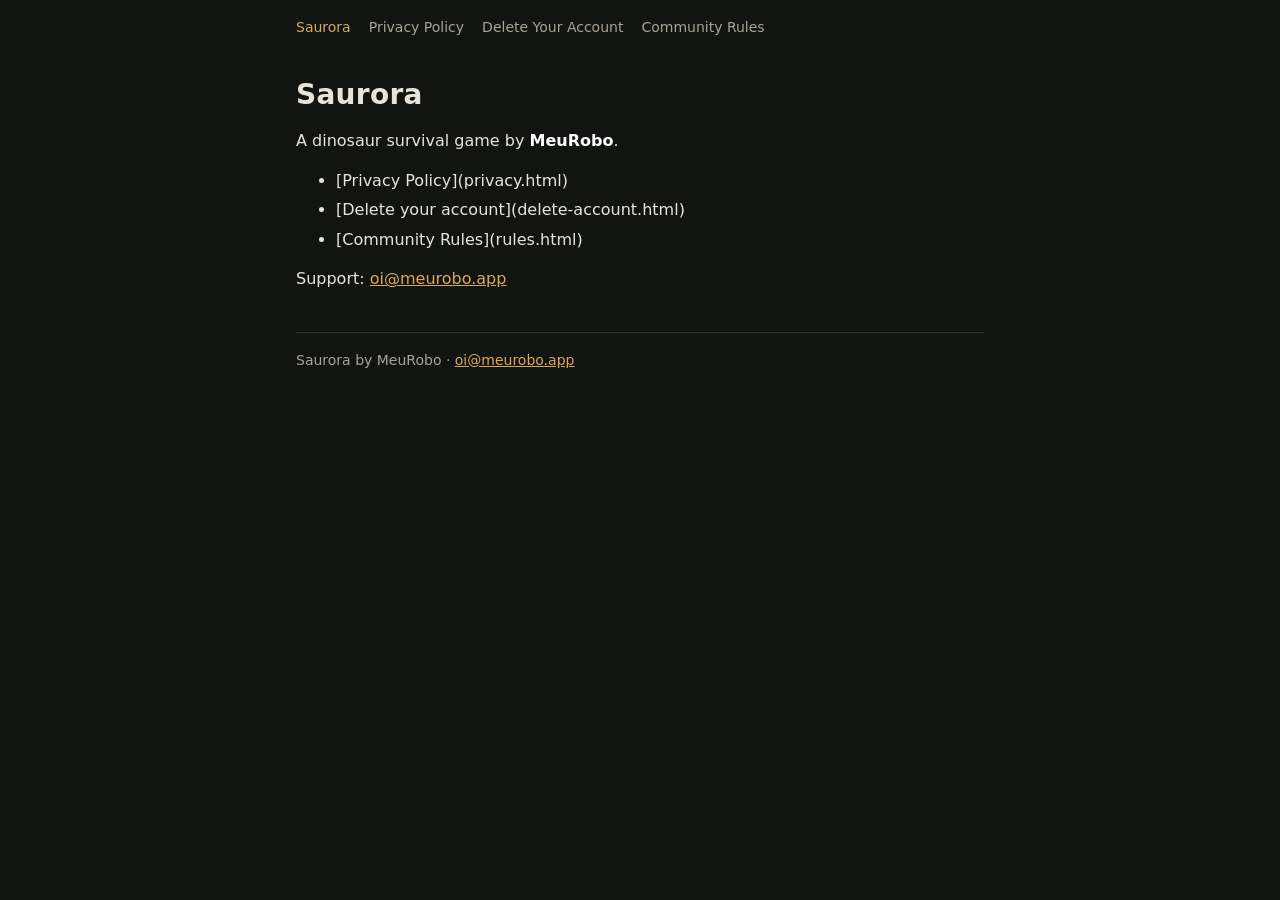
==== index.html @ 705a7dd6 "Saurora: privacy policy, account deletion, community rules" ====
<!doctype html>
<html lang="en">
<head>
<meta charset="utf-8">
<meta name="viewport" content="width=device-width, initial-scale=1">
<meta name="color-scheme" content="dark">
<title>Saurora</title>
<style>
:root{--bg:#121412;--fg:#e8e4da;--dim:#a9a397;--line:#2c302b;--accent:#d9a85b;--card:#1a1d19;--mark:#5a3d12}
*{box-sizing:border-box}html{-webkit-text-size-adjust:100%}
body{margin:0;background:var(--bg);color:var(--fg);font:16px/1.6 system-ui,-apple-system,"Segoe UI",Roboto,sans-serif}
main{max-width:720px;margin:0 auto;padding:32px 16px 64px}
nav{max-width:720px;margin:0 auto;padding:16px 16px 0;display:flex;flex-wrap:wrap;gap:6px 18px;font-size:14px}
nav a{color:var(--dim);text-decoration:none}nav a:hover,nav a[aria-current]{color:var(--accent)}
h1{font-size:28px;line-height:1.2;margin:8px 0 16px;letter-spacing:.01em}
h2{font-size:19px;margin:32px 0 8px;color:var(--accent)}
p,ul,ol{margin:0 0 14px}li{margin:4px 0}
a{color:var(--accent)}strong{color:#fff}
.t{overflow-x:auto;margin:0 0 16px;border:1px solid var(--line);border-radius:8px}
table{border-collapse:collapse;width:100%;font-size:15px}
th,td{text-align:left;vertical-align:top;padding:8px 10px;border-bottom:1px solid var(--line)}
th{background:var(--card);color:var(--dim);font-weight:600}tr:last-child td{border-bottom:0}
mark{background:var(--mark);color:#fff;padding:0 3px;border-radius:3px}
footer{color:var(--dim);font-size:14px;border-top:1px solid var(--line);margin-top:40px;padding-top:16px}
</style>
</head>
<body>
<nav><a href="index.html" aria-current="page">Saurora</a><a href="privacy.html">Privacy Policy</a><a href="delete-account.html">Delete Your Account</a><a href="rules.html">Community Rules</a></nav>
<main>
<h1>Saurora</h1>
<p>A dinosaur survival game by <strong>MeuRobo</strong>.</p>
<ul><li>[Privacy Policy](privacy.html)</li><li>[Delete your account](delete-account.html)</li><li>[Community Rules](rules.html)</li></ul>
<p>Support: <a href="mailto:oi@meurobo.app">oi@meurobo.app</a></p>
<footer>Saurora by MeuRobo &middot; <a href="mailto:oi@meurobo.app">oi@meurobo.app</a></footer>
</main>
</body>
</html>
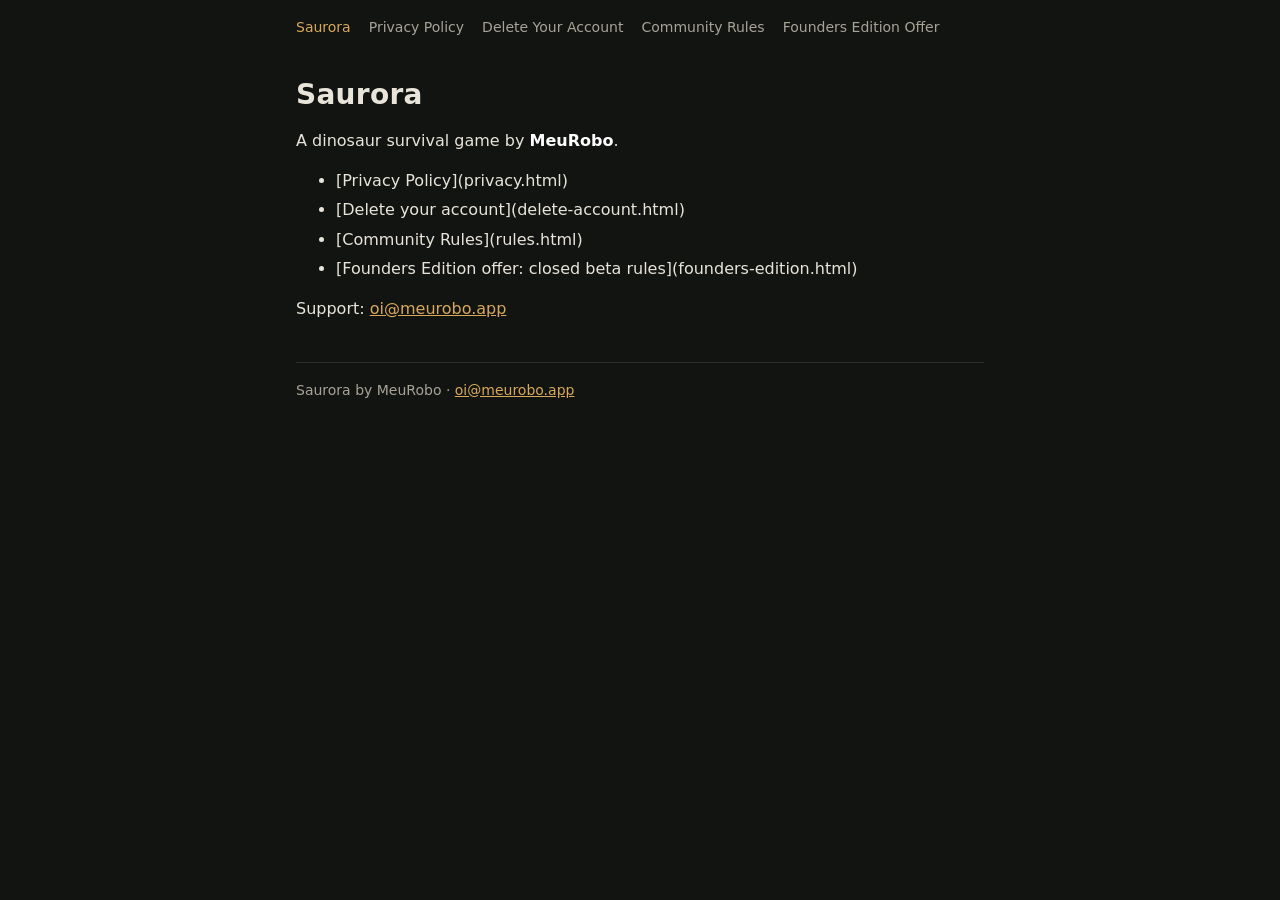
==== commit 151202cd: "Founders Edition offer: the closed beta's rules, English and Portuguese Co-Authored-By: Claude Opus " ====
--- a/index.html
+++ b/index.html
@@ -25,11 +25,11 @@
 </style>
 </head>
 <body>
-<nav><a href="index.html" aria-current="page">Saurora</a><a href="privacy.html">Privacy Policy</a><a href="delete-account.html">Delete Your Account</a><a href="rules.html">Community Rules</a></nav>
+<nav><a href="index.html" aria-current="page">Saurora</a><a href="privacy.html">Privacy Policy</a><a href="delete-account.html">Delete Your Account</a><a href="rules.html">Community Rules</a><a href="founders-edition.html">Founders Edition Offer</a></nav>
 <main>
 <h1>Saurora</h1>
 <p>A dinosaur survival game by <strong>MeuRobo</strong>.</p>
-<ul><li>[Privacy Policy](privacy.html)</li><li>[Delete your account](delete-account.html)</li><li>[Community Rules](rules.html)</li></ul>
+<ul><li>[Privacy Policy](privacy.html)</li><li>[Delete your account](delete-account.html)</li><li>[Community Rules](rules.html)</li><li>[Founders Edition offer: closed beta rules](founders-edition.html)</li></ul>
 <p>Support: <a href="mailto:oi@meurobo.app">oi@meurobo.app</a></p>
 <footer>Saurora by MeuRobo &middot; <a href="mailto:oi@meurobo.app">oi@meurobo.app</a></footer>
 </main>
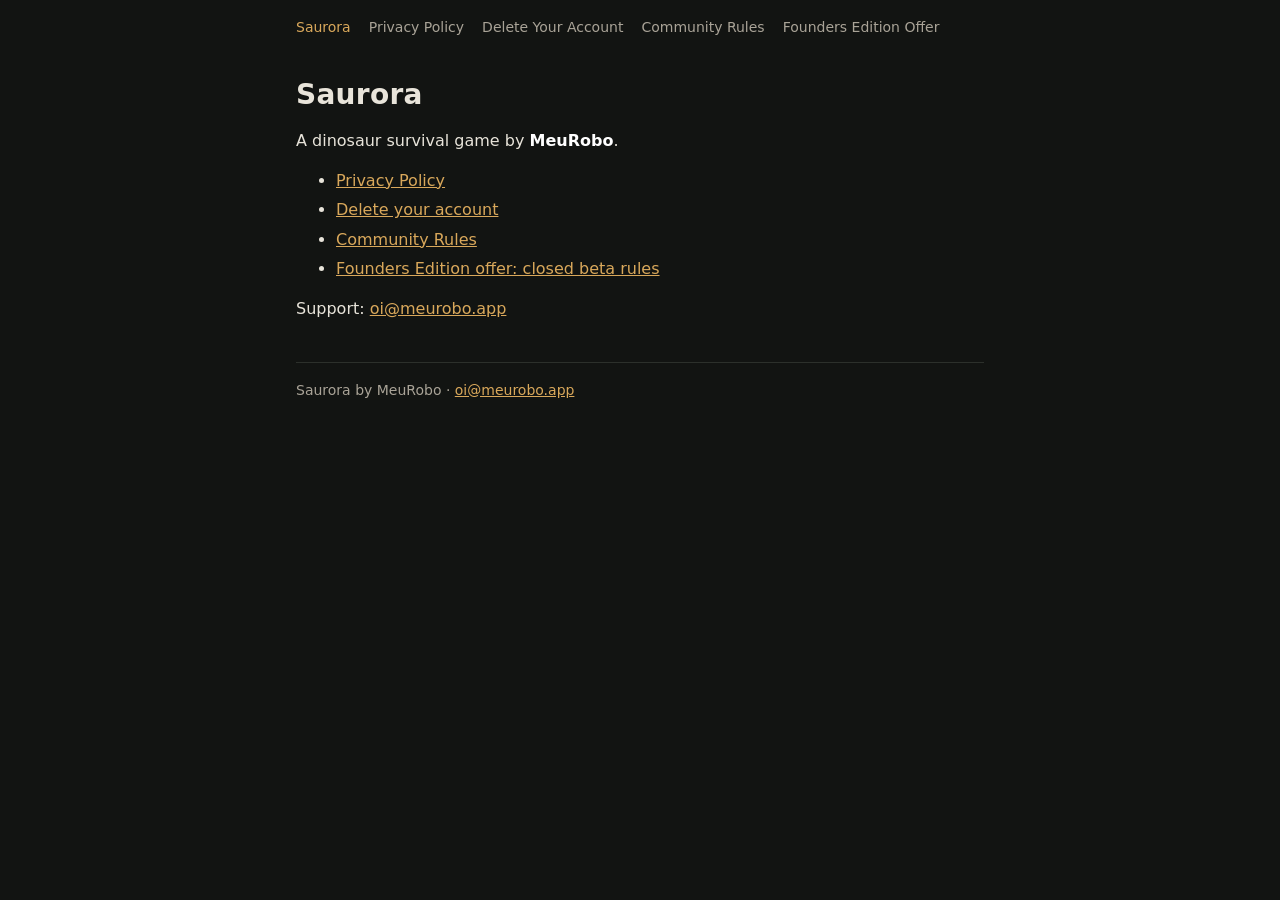
==== commit d5458060: "The start page's links work (they showed as raw text) Co-Authored-By: Claude Opus 5.5 <noreply@anthr" ====
--- a/index.html
+++ b/index.html
@@ -29,7 +29,7 @@
 <main>
 <h1>Saurora</h1>
 <p>A dinosaur survival game by <strong>MeuRobo</strong>.</p>
-<ul><li>[Privacy Policy](privacy.html)</li><li>[Delete your account](delete-account.html)</li><li>[Community Rules](rules.html)</li><li>[Founders Edition offer: closed beta rules](founders-edition.html)</li></ul>
+<ul><li><a href="privacy.html">Privacy Policy</a></li><li><a href="delete-account.html">Delete your account</a></li><li><a href="rules.html">Community Rules</a></li><li><a href="founders-edition.html">Founders Edition offer: closed beta rules</a></li></ul>
 <p>Support: <a href="mailto:oi@meurobo.app">oi@meurobo.app</a></p>
 <footer>Saurora by MeuRobo &middot; <a href="mailto:oi@meurobo.app">oi@meurobo.app</a></footer>
 </main>
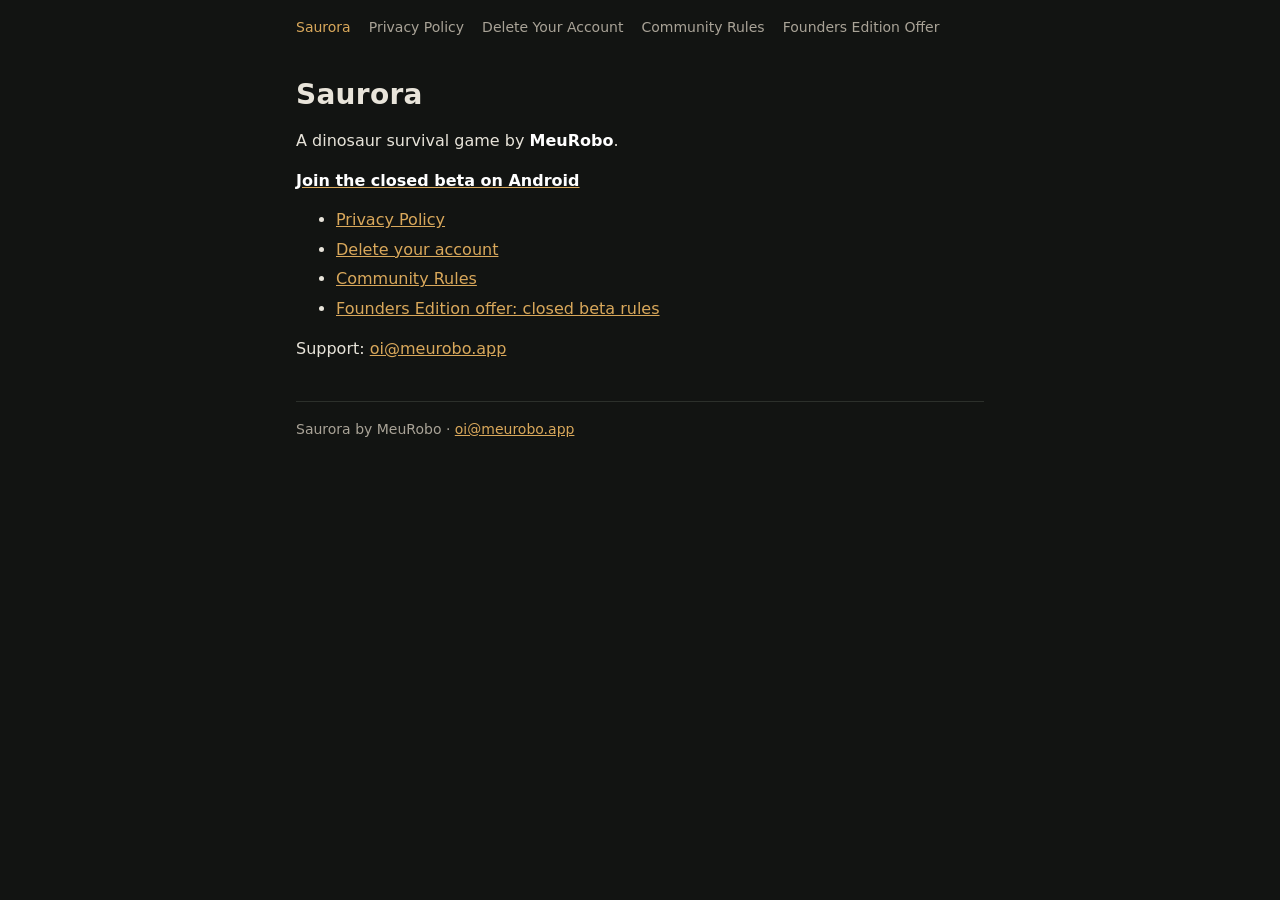
==== commit a3d2323c: "The closed beta's page: join, become a tester, install, in English and Portuguese Co-Authored-By: Cl" ====
--- a/index.html
+++ b/index.html
@@ -29,6 +29,7 @@
 <main>
 <h1>Saurora</h1>
 <p>A dinosaur survival game by <strong>MeuRobo</strong>.</p>
+<p><a href="beta.html"><strong>Join the closed beta on Android</strong></a></p>
 <ul><li><a href="privacy.html">Privacy Policy</a></li><li><a href="delete-account.html">Delete your account</a></li><li><a href="rules.html">Community Rules</a></li><li><a href="founders-edition.html">Founders Edition offer: closed beta rules</a></li></ul>
 <p>Support: <a href="mailto:oi@meurobo.app">oi@meurobo.app</a></p>
 <footer>Saurora by MeuRobo &middot; <a href="mailto:oi@meurobo.app">oi@meurobo.app</a></footer>
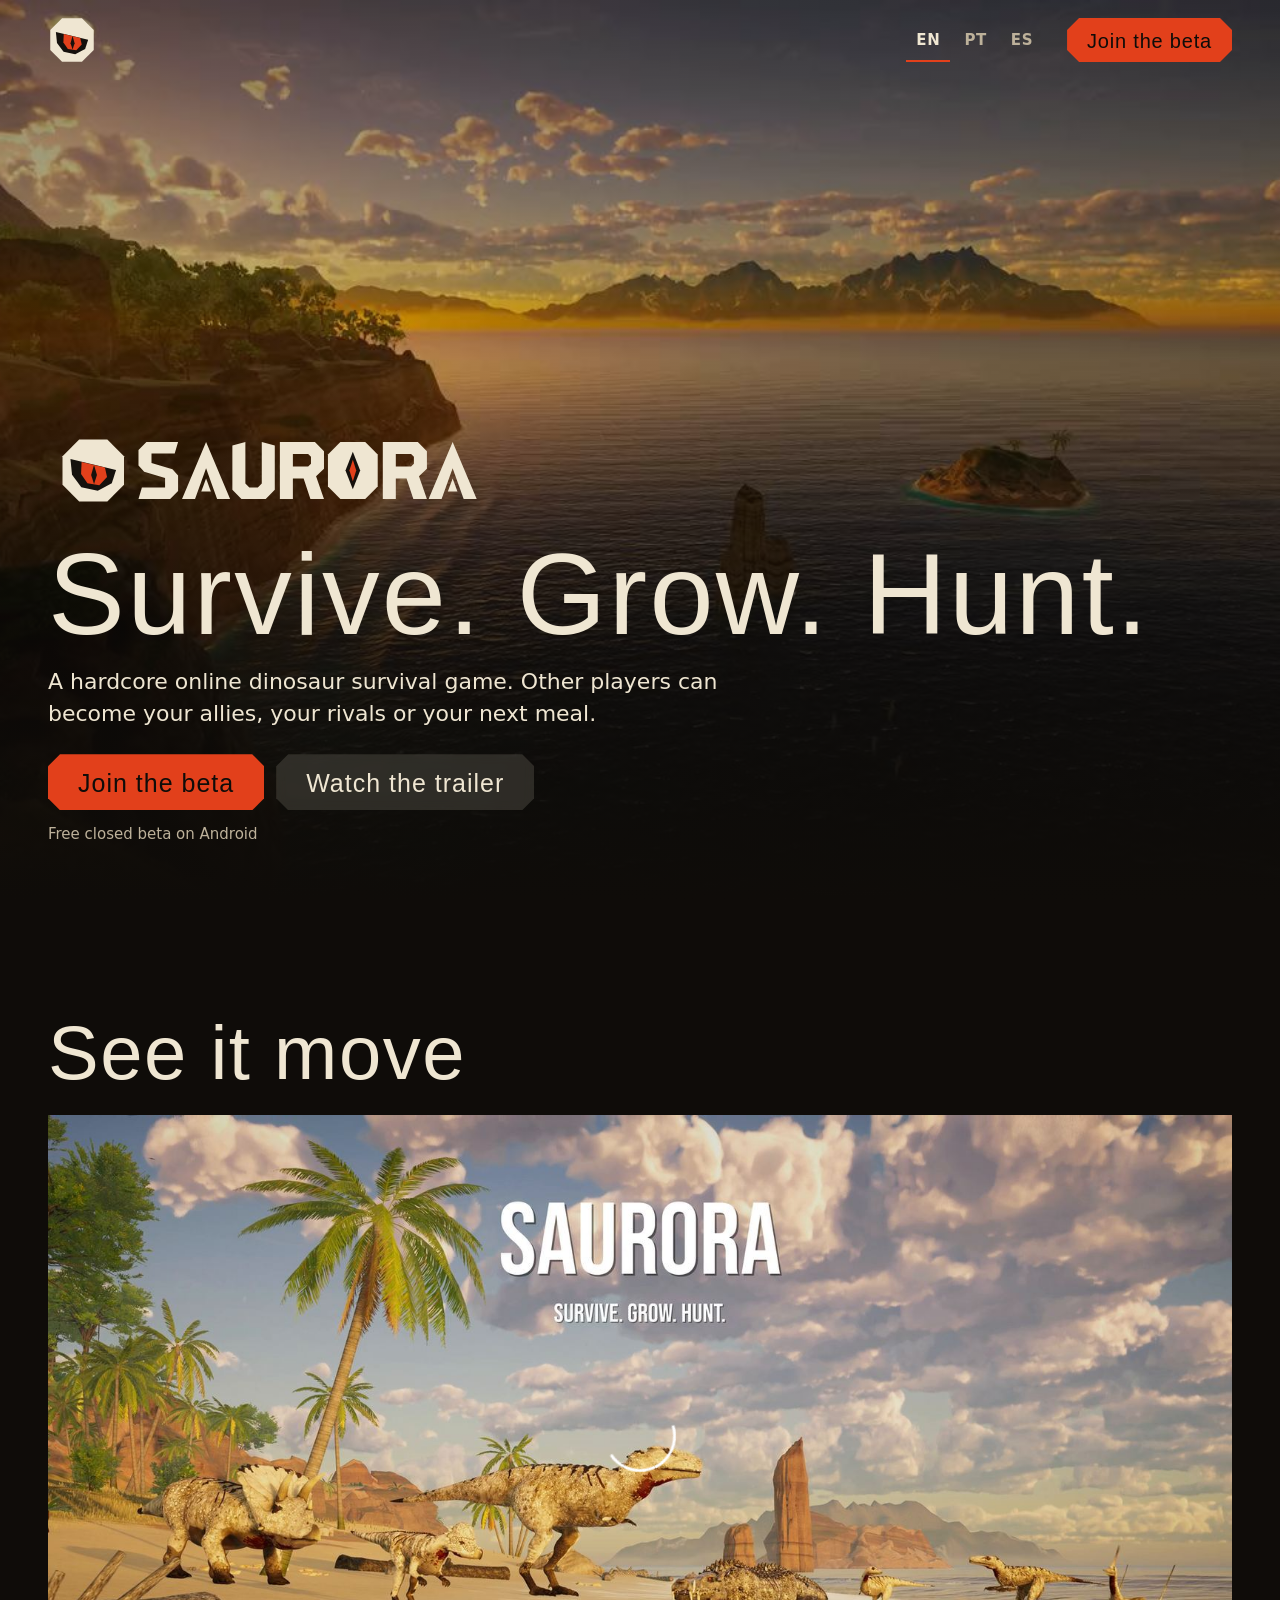
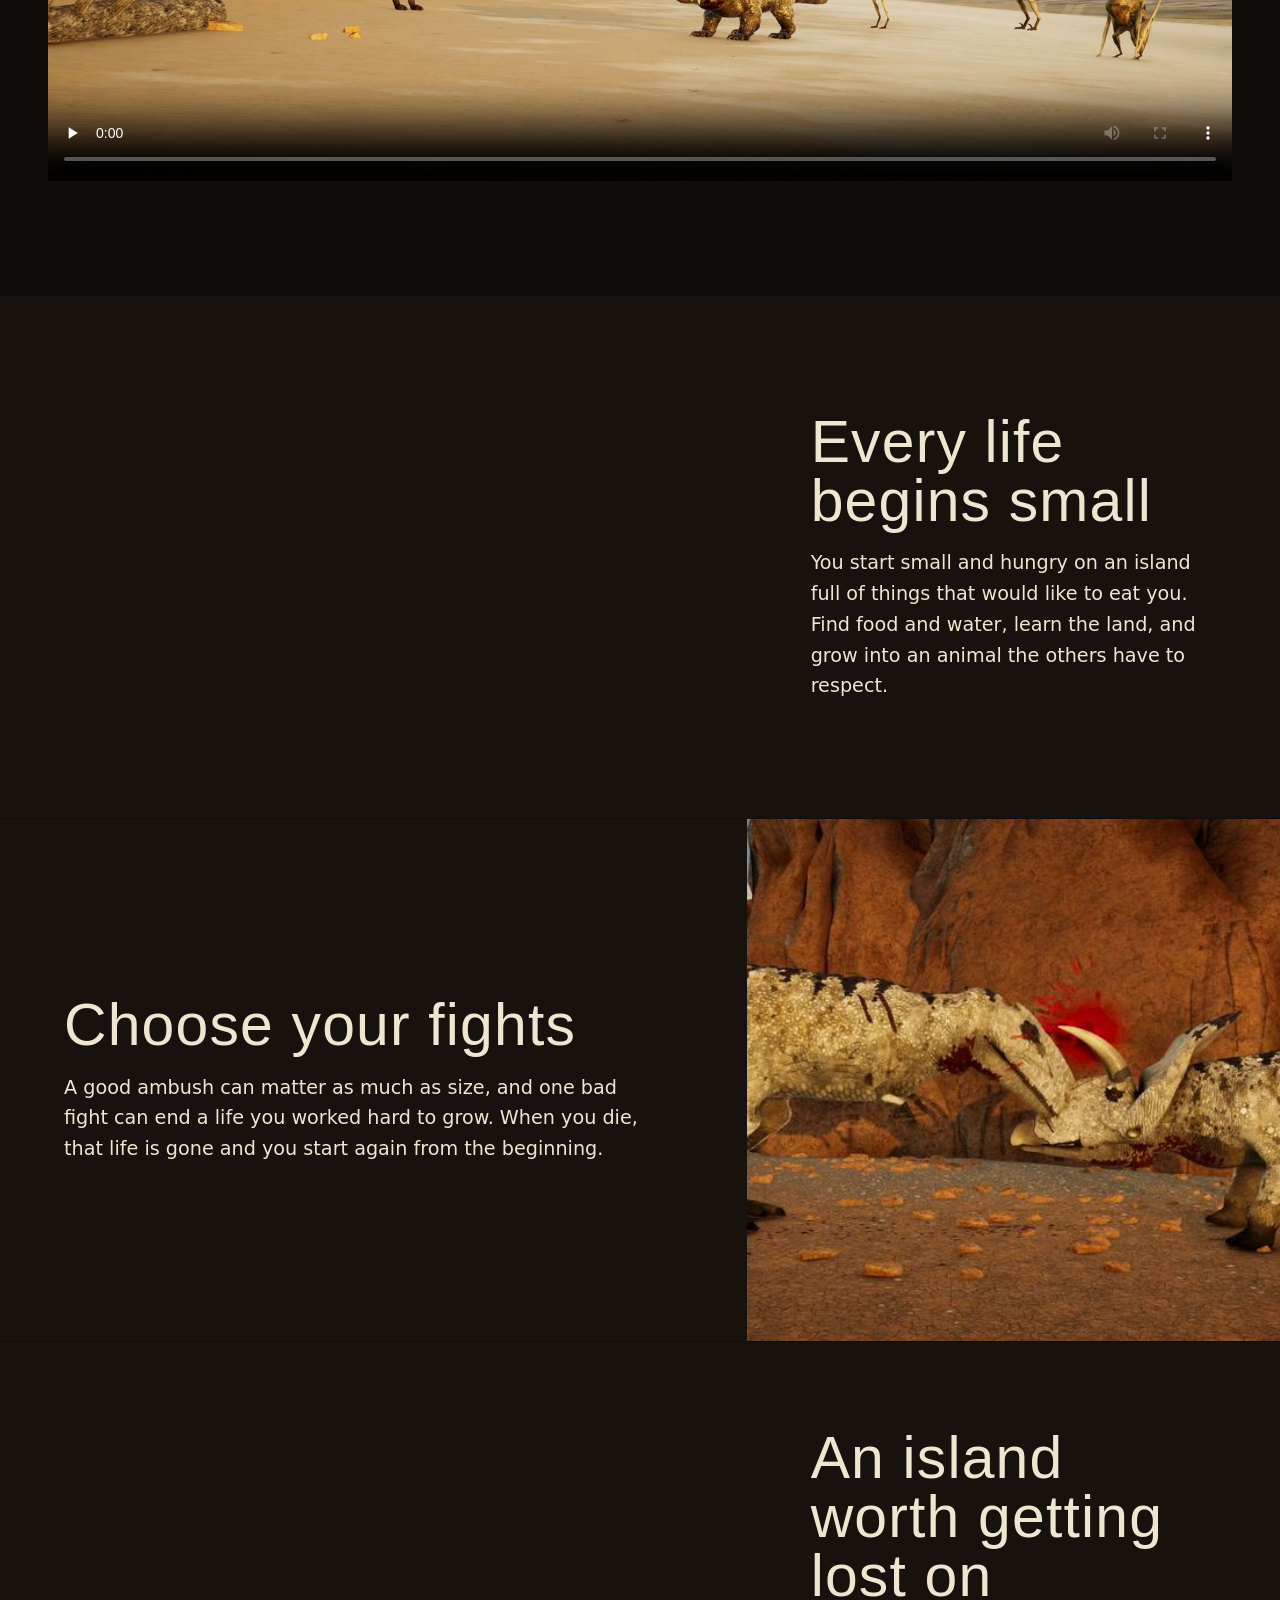
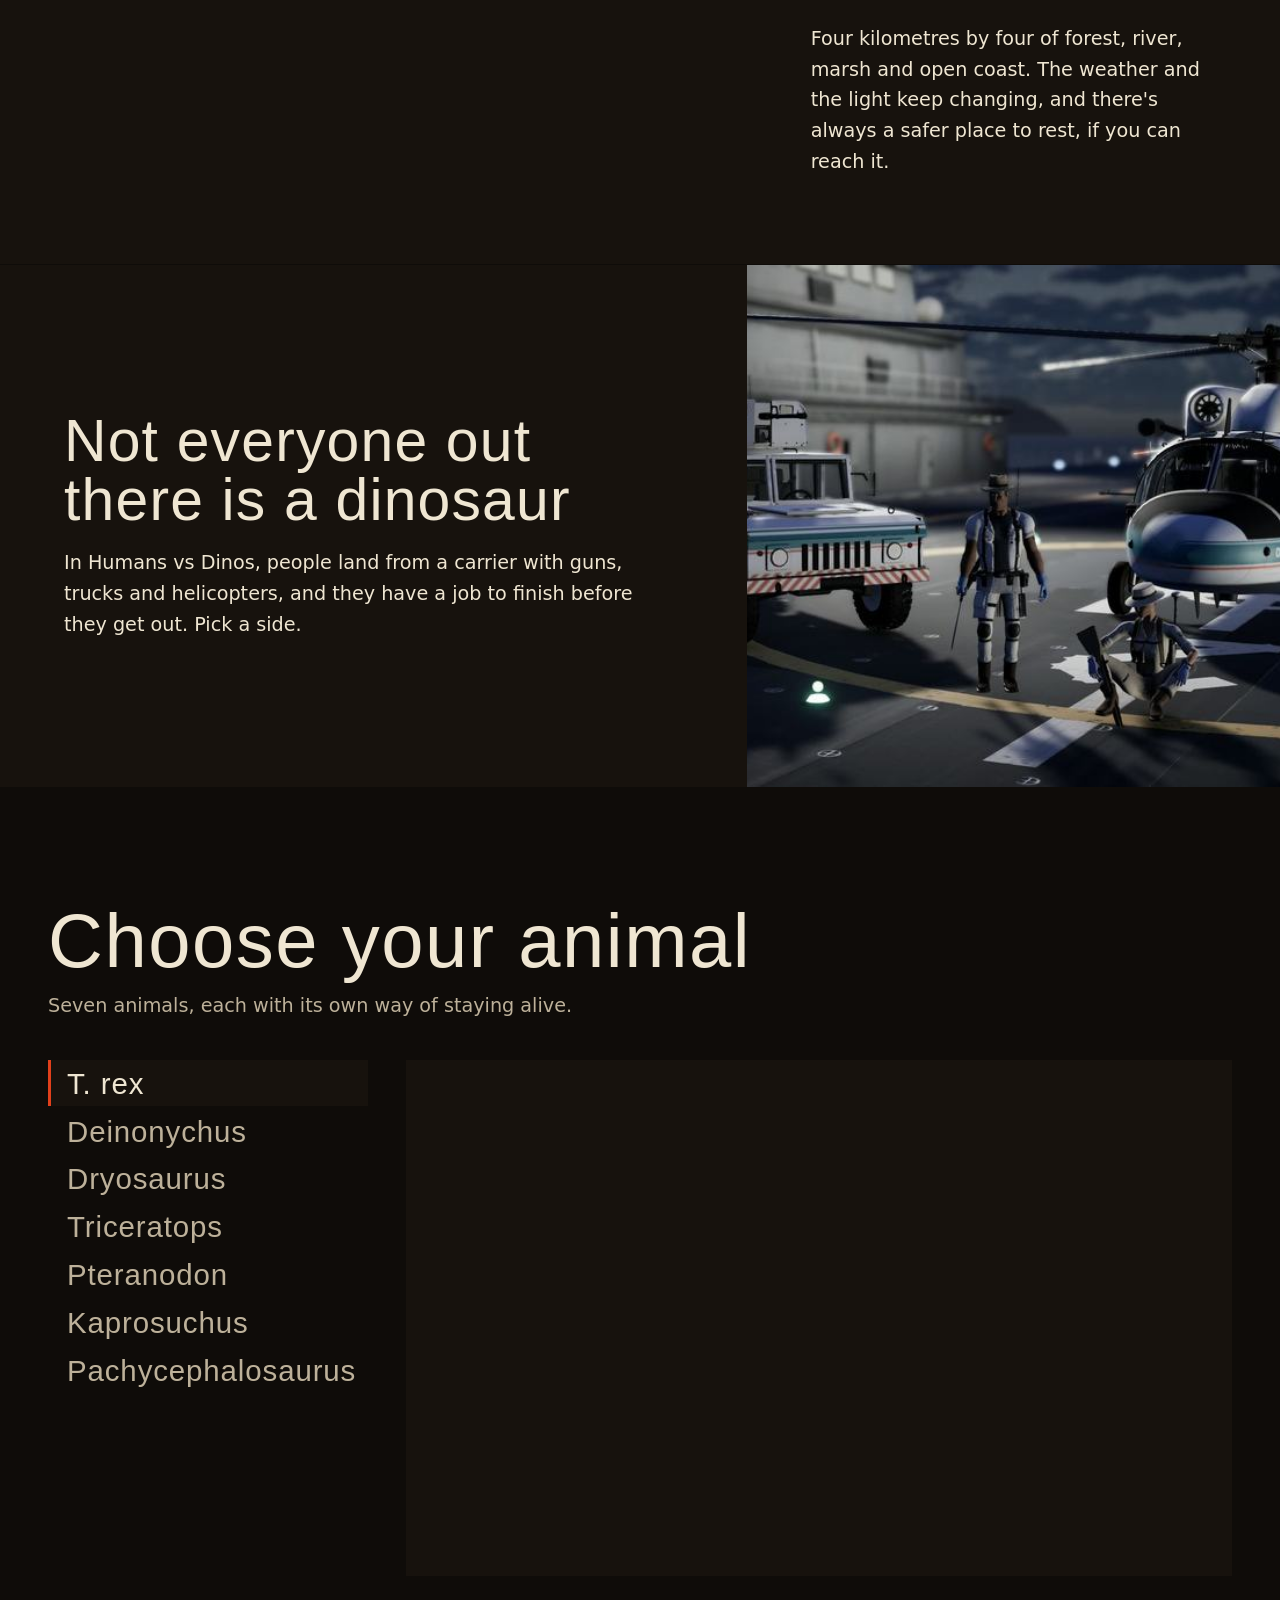
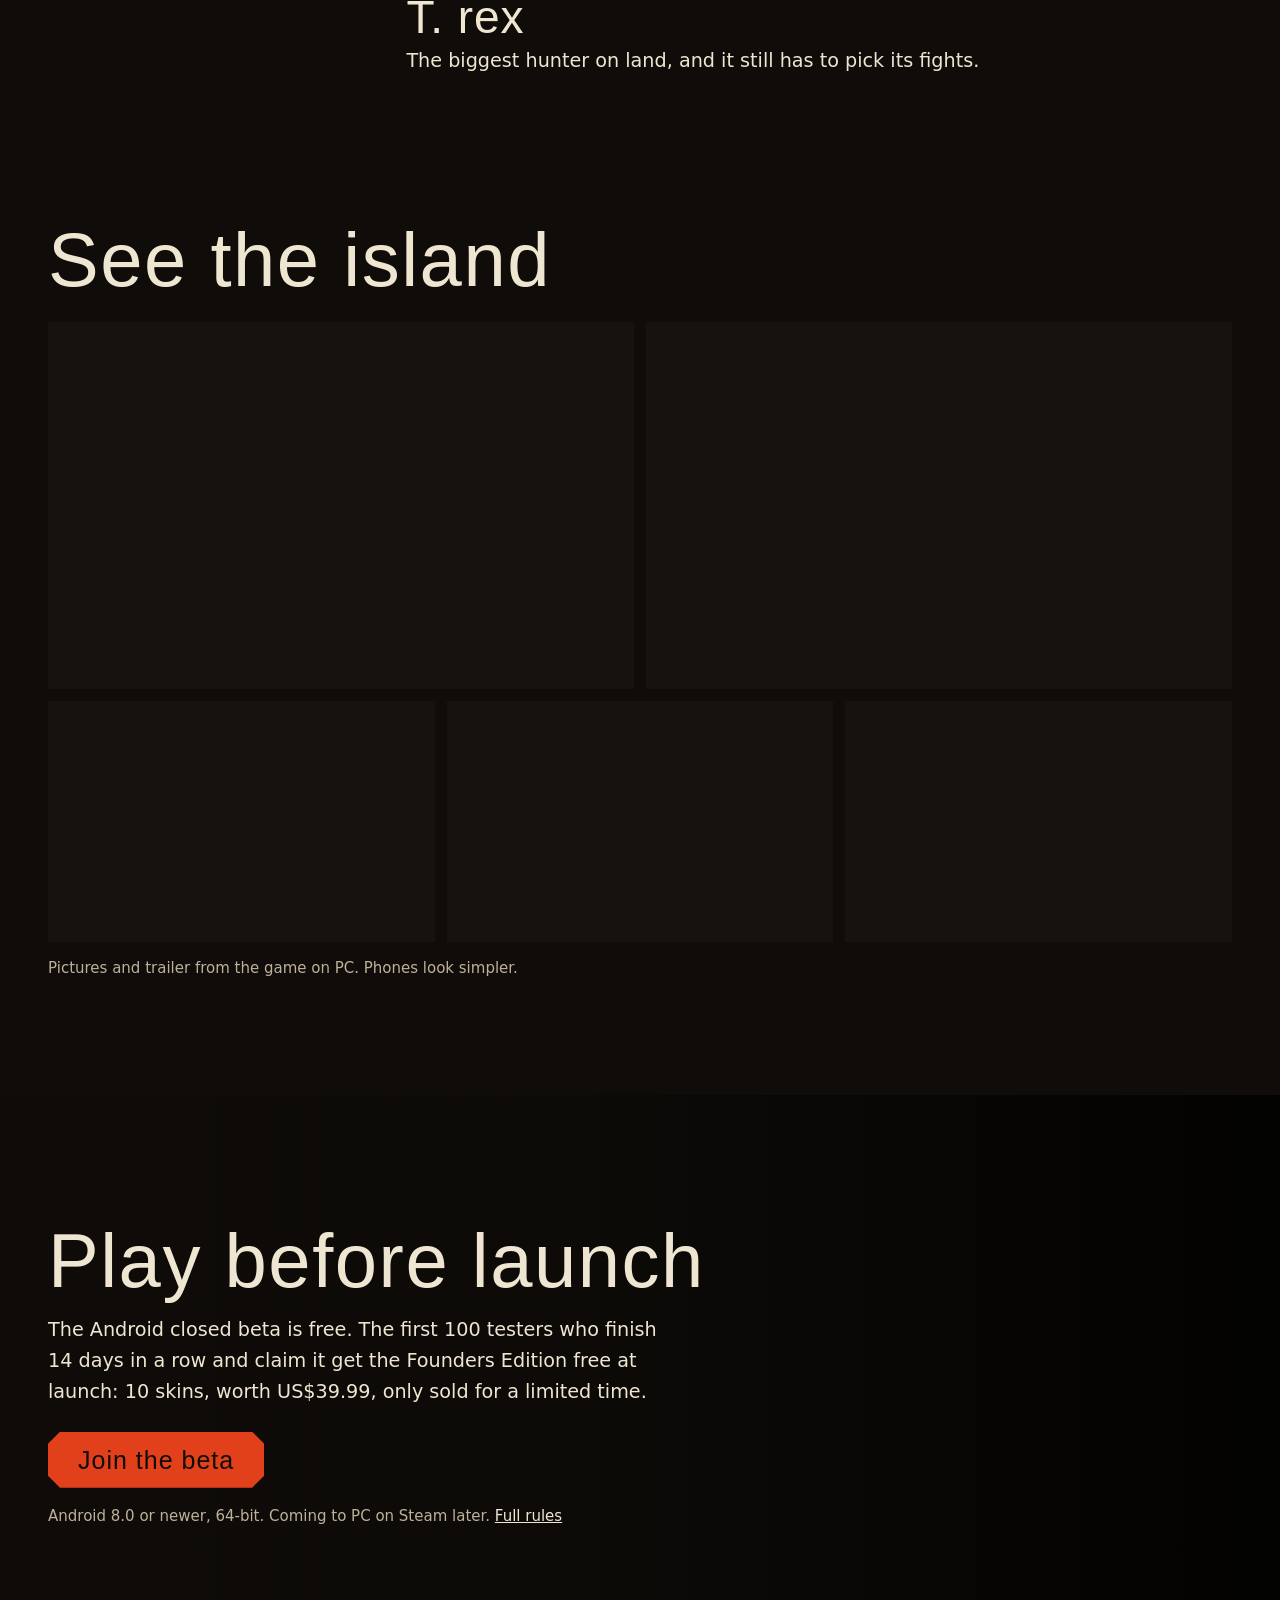
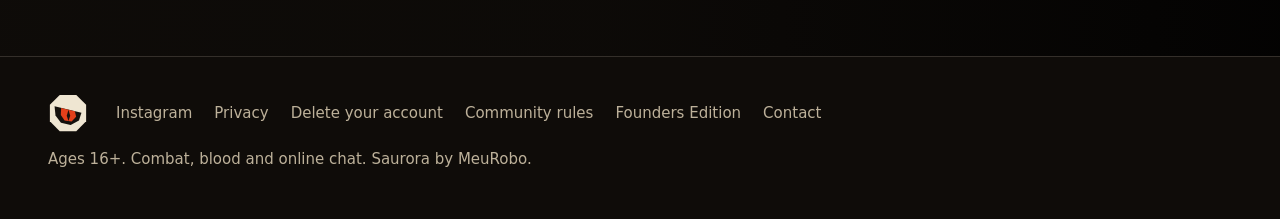
==== commit 6db425a6: "The new Saurora site: home page in three languages, same look across the pages, the Spanish beta pag" ====
--- a/index.html
+++ b/index.html
@@ -4,35 +4,97 @@
 <meta charset="utf-8">
 <meta name="viewport" content="width=device-width, initial-scale=1">
 <meta name="color-scheme" content="dark">
-<title>Saurora</title>
-<style>
-:root{--bg:#121412;--fg:#e8e4da;--dim:#a9a397;--line:#2c302b;--accent:#d9a85b;--card:#1a1d19;--mark:#5a3d12}
-*{box-sizing:border-box}html{-webkit-text-size-adjust:100%}
-body{margin:0;background:var(--bg);color:var(--fg);font:16px/1.6 system-ui,-apple-system,"Segoe UI",Roboto,sans-serif}
-main{max-width:720px;margin:0 auto;padding:32px 16px 64px}
-nav{max-width:720px;margin:0 auto;padding:16px 16px 0;display:flex;flex-wrap:wrap;gap:6px 18px;font-size:14px}
-nav a{color:var(--dim);text-decoration:none}nav a:hover,nav a[aria-current]{color:var(--accent)}
-h1{font-size:28px;line-height:1.2;margin:8px 0 16px;letter-spacing:.01em}
-h2{font-size:19px;margin:32px 0 8px;color:var(--accent)}
-p,ul,ol{margin:0 0 14px}li{margin:4px 0}
-a{color:var(--accent)}strong{color:#fff}
-.t{overflow-x:auto;margin:0 0 16px;border:1px solid var(--line);border-radius:8px}
-table{border-collapse:collapse;width:100%;font-size:15px}
-th,td{text-align:left;vertical-align:top;padding:8px 10px;border-bottom:1px solid var(--line)}
-th{background:var(--card);color:var(--dim);font-weight:600}tr:last-child td{border-bottom:0}
-mark{background:var(--mark);color:#fff;padding:0 3px;border-radius:3px}
-footer{color:var(--dim);font-size:14px;border-top:1px solid var(--line);margin-top:40px;padding-top:16px}
-</style>
+<meta http-equiv="Content-Security-Policy" content="default-src 'none'; script-src 'self'; style-src 'self'; img-src 'self'; media-src 'self'; font-src 'self'; base-uri 'none'; form-action 'none'">
+<meta name="referrer" content="strict-origin-when-cross-origin">
+<meta name="theme-color" content="#0f0c09">
+<title>Saurora: Dinosaur Survival</title>
+<meta name="description" content="A hardcore online dinosaur survival game. Start small, learn the island and grow. The Android closed beta is free.">
+<link rel="canonical" href="https://sauroragame.com/">
+<link rel="alternate" hreflang="en" href="https://sauroragame.com/">
+<link rel="alternate" hreflang="pt-BR" href="https://sauroragame.com/pt/">
+<link rel="alternate" hreflang="es" href="https://sauroragame.com/es/">
+<link rel="alternate" hreflang="x-default" href="https://sauroragame.com/">
+<meta property="og:site_name" content="Saurora">
+<meta property="og:title" content="Saurora: Dinosaur Survival">
+<meta property="og:description" content="A hardcore online dinosaur survival game. Start small, learn the island and grow. The Android closed beta is free.">
+<meta property="og:image" content="https://sauroragame.com/img/og.jpg">
+<meta property="og:image:width" content="1200">
+<meta property="og:image:height" content="630">
+<meta property="og:url" content="https://sauroragame.com/">
+<meta property="og:type" content="website">
+<meta name="twitter:card" content="summary_large_image">
+<link rel="icon" href="img/saurora_icon.svg" type="image/svg+xml">
+<link rel="apple-touch-icon" href="img/icon_512.png">
+<link rel="preload" href="fonts/BebasNeue-Regular.ttf" as="font" type="font/ttf" crossorigin>
+<link rel="stylesheet" href="site.css">
+<script src="lang.js"></script>
 </head>
 <body>
-<nav><a href="index.html" aria-current="page">Saurora</a><a href="privacy.html">Privacy Policy</a><a href="delete-account.html">Delete Your Account</a><a href="rules.html">Community Rules</a><a href="founders-edition.html">Founders Edition Offer</a></nav>
+<header class="top"><a class="home" href="" aria-label="Saurora"><img src="img/saurora_mark_light.svg" width="48" height="48" alt=""></a><nav class="langs" aria-label="Language"><a href="?lang=en" hreflang="en" lang="en" aria-current="true">EN</a><a href="pt/" hreflang="pt-BR" lang="pt-BR">PT</a><a href="es/" hreflang="es" lang="es">ES</a></nav><a class="btn go small" href="beta.html">Join the beta</a></header>
+<section class="hero">
+<video muted loop playsinline preload="none" poster="img/hero.jpg" data-src="video/hero.mp4" aria-hidden="true"></video>
+<div class="say">
+<img class="logo" src="img/saurora_lockup_light.svg" width="1556" height="320" alt="Saurora">
+<h1>Survive. Grow. Hunt.</h1>
+<p>A hardcore online dinosaur survival game. Other players can become your allies, your rivals or your next meal.</p>
+<div class="acts"><a class="btn go" href="beta.html">Join the beta</a><a class="btn ghost" href="#trailer">Watch the trailer</a></div>
+<p class="note">Free closed beta on Android</p>
+</div>
+</section>
 <main>
-<h1>Saurora</h1>
-<p>A dinosaur survival game by <strong>MeuRobo</strong>.</p>
-<p><a href="beta.html"><strong>Join the closed beta on Android</strong></a></p>
-<ul><li><a href="privacy.html">Privacy Policy</a></li><li><a href="delete-account.html">Delete your account</a></li><li><a href="rules.html">Community Rules</a></li><li><a href="founders-edition.html">Founders Edition offer: closed beta rules</a></li></ul>
-<p>Support: <a href="mailto:oi@meurobo.app">oi@meurobo.app</a></p>
-<footer>Saurora by MeuRobo &middot; <a href="mailto:oi@meurobo.app">oi@meurobo.app</a></footer>
+<section class="wrap block trailer" id="trailer">
+<h2>See it move</h2>
+<video controls playsinline preload="none" poster="img/trailer_poster.jpg" width="1600" height="900" src="video/trailer.mp4"></video>
+</section>
+<section class="story"><figure><img src="img/story_small.jpg" srcset="img/story_small-800.jpg 800w, img/story_small.jpg 1400w" sizes="(max-width:820px) 100vw, 60vw" width="1400" height="788" alt="A T. rex faces a smaller hunter in tall grass" loading="lazy" decoding="async"></figure><div class="words"><h2>Every life begins small</h2><p>You start small and hungry on an island full of things that would like to eat you. Find food and water, learn the land, and grow into an animal the others have to respect.</p></div></section>
+<section class="story flip"><figure><img src="img/story_fight.jpg" srcset="img/story_fight-800.jpg 800w, img/story_fight.jpg 1400w" sizes="(max-width:820px) 100vw, 60vw" width="1400" height="788" alt="A T. rex and a Triceratops locked in a bloody fight" loading="lazy" decoding="async"></figure><div class="words"><h2>Choose your fights</h2><p>A good ambush can matter as much as size, and one bad fight can end a life you worked hard to grow. When you die, that life is gone and you start again from the beginning.</p></div></section>
+<section class="story"><figure><img src="img/story_island.jpg" srcset="img/story_island-800.jpg 800w, img/story_island.jpg 1400w" sizes="(max-width:820px) 100vw, 60vw" width="1400" height="788" alt="Waterfalls over red cliffs above a green valley" loading="lazy" decoding="async"></figure><div class="words"><h2>An island worth getting lost on</h2><p>Four kilometres by four of forest, river, marsh and open coast. The weather and the light keep changing, and there&#x27;s always a safer place to rest, if you can reach it.</p></div></section>
+<section class="story flip"><figure><img src="img/story_humans.jpg" srcset="img/story_humans-800.jpg 800w, img/story_humans.jpg 1400w" sizes="(max-width:820px) 100vw, 60vw" width="1400" height="788" alt="A soldier, a truck and a helicopter on the deck of a carrier at night" loading="lazy" decoding="async"></figure><div class="words"><h2>Not everyone out there is a dinosaur</h2><p>In Humans vs Dinos, people land from a carrier with guns, trucks and helicopters, and they have a job to finish before they get out. Pick a side.</p></div></section>
+<section class="wrap block dinos" id="dinosaurs">
+<header><h2>Choose your animal</h2><p>Seven animals, each with its own way of staying alive.</p></header>
+<div class="picker"><div class="names" role="tablist" aria-label="Choose your animal"><button type="button" role="tab" id="tab-trex" aria-controls="dino-trex" aria-selected="false">T. rex</button><button type="button" role="tab" id="tab-raptor" aria-controls="dino-raptor" aria-selected="false">Deinonychus</button><button type="button" role="tab" id="tab-dryo" aria-controls="dino-dryo" aria-selected="false">Dryosaurus</button><button type="button" role="tab" id="tab-trike" aria-controls="dino-trike" aria-selected="false">Triceratops</button><button type="button" role="tab" id="tab-ptera" aria-controls="dino-ptera" aria-selected="false">Pteranodon</button><button type="button" role="tab" id="tab-kapro" aria-controls="dino-kapro" aria-selected="false">Kaprosuchus</button><button type="button" role="tab" id="tab-pachy" aria-controls="dino-pachy" aria-selected="false">Pachycephalosaurus</button></div>
+<div class="stage">
+<div role="tabpanel" id="dino-trex" aria-labelledby="tab-trex"><img src="img/dino_trex.jpg" srcset="img/dino_trex-800.jpg 800w, img/dino_trex.jpg 1100w" sizes="(max-width:820px) 100vw, 860px" width="1100" height="688" alt="T. rex" loading="lazy" decoding="async"><h3>T. rex</h3><p>The biggest hunter on land, and it still has to pick its fights.</p></div>
+<div role="tabpanel" id="dino-raptor" aria-labelledby="tab-raptor"><img src="img/dino_raptor.jpg" srcset="img/dino_raptor-800.jpg 800w, img/dino_raptor.jpg 1100w" sizes="(max-width:820px) 100vw, 860px" width="1100" height="688" alt="Deinonychus" loading="lazy" decoding="async"><h3>Deinonychus</h3><p>Alone it&#x27;s a meal. In a pack it&#x27;s everyone&#x27;s problem.</p></div>
+<div role="tabpanel" id="dino-dryo" aria-labelledby="tab-dryo"><img src="img/dino_dryo.jpg" srcset="img/dino_dryo-800.jpg 800w, img/dino_dryo.jpg 1100w" sizes="(max-width:820px) 100vw, 860px" width="1100" height="688" alt="Dryosaurus" loading="lazy" decoding="async"><h3>Dryosaurus</h3><p>A small plant-eater with long legs. Running is the plan, and usually the only one.</p></div>
+<div role="tabpanel" id="dino-trike" aria-labelledby="tab-trike"><img src="img/dino_trike.jpg" srcset="img/dino_trike-800.jpg 800w, img/dino_trike.jpg 1100w" sizes="(max-width:820px) 100vw, 860px" width="1100" height="688" alt="Triceratops" loading="lazy" decoding="async"><h3>Triceratops</h3><p>Horns, a frill and a bad temper. Few hunters want to start this fight.</p></div>
+<div role="tabpanel" id="dino-ptera" aria-labelledby="tab-ptera"><img src="img/dino_ptera.jpg" srcset="img/dino_ptera-800.jpg 800w, img/dino_ptera.jpg 1100w" sizes="(max-width:820px) 100vw, 860px" width="1100" height="688" alt="Pteranodon" loading="lazy" decoding="async"><h3>Pteranodon</h3><p>The whole island from above. Nothing on the ground can reach you until you land.</p></div>
+<div role="tabpanel" id="dino-kapro" aria-labelledby="tab-kapro"><img src="img/dino_kapro.jpg" srcset="img/dino_kapro-800.jpg 800w, img/dino_kapro.jpg 1100w" sizes="(max-width:820px) 100vw, 860px" width="1100" height="688" alt="Kaprosuchus" loading="lazy" decoding="async"><h3>Kaprosuchus</h3><p>It waits at the water&#x27;s edge, then comes out fast.</p></div>
+<div role="tabpanel" id="dino-pachy" aria-labelledby="tab-pachy"><img src="img/dino_pachy.jpg" srcset="img/dino_pachy-800.jpg 800w, img/dino_pachy.jpg 1100w" sizes="(max-width:820px) 100vw, 860px" width="1100" height="688" alt="Pachycephalosaurus" loading="lazy" decoding="async"><h3>Pachycephalosaurus</h3><p>A skull like a battering ram, and a habit of settling things head-on.</p></div>
+</div></div>
+</section>
+<section class="wrap block shots" id="island">
+<h2>See the island</h2>
+<div class="grid">
+<a class="big" href="img/shot_sunset.jpg"><img src="img/shot_sunset.jpg" srcset="img/shot_sunset-800.jpg 800w, img/shot_sunset.jpg 1306w" sizes="(max-width:820px) 50vw, 33vw" width="1306" height="735" alt="Sunset over the sea and rock stacks" loading="lazy" decoding="async"></a>
+<a class="big" href="img/shot_lake.jpg"><img src="img/shot_lake.jpg" srcset="img/shot_lake-800.jpg 800w, img/shot_lake.jpg 1600w" sizes="(max-width:820px) 50vw, 33vw" width="1600" height="841" alt="A Triceratops crossing a lake at sunrise" loading="lazy" decoding="async"></a>
+<a href="img/shot_ptera.jpg"><img src="img/shot_ptera.jpg" srcset="img/shot_ptera-800.jpg 800w, img/shot_ptera.jpg 1600w" sizes="(max-width:820px) 50vw, 33vw" width="1600" height="900" alt="A Pteranodon skimming a river" loading="lazy" decoding="async"></a>
+<a href="img/shot_arch.jpg"><img src="img/shot_arch.jpg" srcset="img/shot_arch-800.jpg 800w, img/shot_arch.jpg 1600w" sizes="(max-width:820px) 50vw, 33vw" width="1600" height="900" alt="A rock arch over a still pool at sunset" loading="lazy" decoding="async"></a>
+<a href="img/shot_coast.jpg"><img src="img/shot_coast.jpg" srcset="img/shot_coast-800.jpg 800w, img/shot_coast.jpg 1600w" sizes="(max-width:820px) 50vw, 33vw" width="1600" height="900" alt="A long beach and turquoise water from the air" loading="lazy" decoding="async"></a>
+</div>
+<p class="note">Pictures and trailer from the game on PC. Phones look simpler.</p>
+</section>
+<section class="beta" id="beta">
+<img src="img/lineup.jpg" width="1920" height="1080" alt="" loading="lazy" decoding="async">
+<div class="wrap">
+<h2>Play before launch</h2>
+<p>The Android closed beta is free. The first 100 testers who finish 14 days in a row and claim it get the Founders Edition free at launch: 10 skins, worth US$39.99, only sold for a limited time.</p>
+<div class="acts"><a class="btn go" href="beta.html">Join the beta</a></div>
+<small>Android 8.0 or newer, 64-bit. Coming to PC on Steam later. <a href="founders-edition.html">Full rules</a></small>
+</div>
+</section>
 </main>
+<footer class="end"><div class="wrap">
+<div class="row"><img class="mark" src="img/saurora_mark_light.svg" width="40" height="40" alt="">
+<a href="https://www.instagram.com/sauroragame/" rel="noopener">Instagram</a>
+<a href="privacy.html">Privacy</a>
+<a href="delete-account.html">Delete your account</a>
+<a href="rules.html">Community rules</a>
+<a href="founders-edition.html">Founders Edition</a>
+<a href="mailto:oi@meurobo.app">Contact</a></div>
+<p>Ages 16+. Combat, blood and online chat. Saurora by MeuRobo.</p>
+</div></footer>
+<dialog class="view" aria-label="See the island"><img src="" alt=""></dialog>
+<script src="site.js" defer></script>
 </body>
 </html>
--- a/site.css
+++ b/site.css
@@ -0,0 +1,147 @@
+/* Saurora: shared look. Colours come from the logo; Bebas Neue and Barlow are the game's own fonts (OFL, see fonts/). */
+@font-face{font-family:"Bebas Neue";src:url(fonts/BebasNeue-Regular.ttf) format("truetype");font-display:swap}
+@font-face{font-family:Barlow;src:url(fonts/Barlow-Regular.ttf) format("truetype");font-weight:400;font-display:swap}
+@font-face{font-family:Barlow;src:url(fonts/Barlow-Bold.ttf) format("truetype");font-weight:700;font-display:swap}
+:root{--ink:#0f0c09;--panel:#17120d;--bone:#efe6d2;--dim:#bdb19a;--red:#e2401b;--line:rgba(239,230,210,.16);--wide:1240px;--pad:clamp(20px,4vw,48px)}
+*{box-sizing:border-box}
+html{-webkit-text-size-adjust:100%;scroll-behavior:smooth}
+@media (prefers-reduced-motion:reduce){html{scroll-behavior:auto}}
+body{margin:0;background:var(--ink);color:var(--bone);font:18px/1.6 Barlow,system-ui,-apple-system,"Segoe UI",Roboto,sans-serif}
+img,video{display:block;max-width:100%}
+a{color:inherit}
+h1,h2,h3{font-family:"Bebas Neue",Barlow,sans-serif;font-weight:400;letter-spacing:.02em;line-height:1;margin:0}
+h2{font-size:clamp(44px,6vw,76px)}
+p{margin:0}
+:focus-visible{outline:3px solid #fff;outline-offset:3px}
+
+/* buttons: cut corners, like the logo */
+.btn{display:inline-flex;align-items:center;justify-content:center;min-height:56px;padding:6px 30px 4px;font:400 25px/1 "Bebas Neue",Barlow,sans-serif;letter-spacing:.04em;text-decoration:none;text-align:center;clip-path:polygon(12px 0,calc(100% - 12px) 0,100% 12px,100% calc(100% - 12px),calc(100% - 12px) 100%,12px 100%,0 calc(100% - 12px),0 12px);transition:background-color .15s,color .15s}
+.btn:focus-visible{outline-offset:-6px;outline-color:var(--ink)}
+.btn.go{background:var(--red);color:var(--ink)}
+.btn.go:hover{background:#f4562f}
+.btn.ghost{background:rgba(239,230,210,.14);color:var(--bone);backdrop-filter:blur(6px)}
+.btn.ghost:hover{background:rgba(239,230,210,.26)}
+.btn.ghost:focus-visible{outline-color:#fff}
+.btn.small{min-height:44px;padding:4px 20px 2px;font-size:20px}
+
+/* top bar */
+.top{position:absolute;inset:0 0 auto;z-index:5;display:flex;align-items:center;gap:clamp(12px,2vw,24px);padding:16px var(--pad)}
+.top .home{display:block;margin-right:auto}
+.top .home img{width:48px;height:48px}
+.langs{display:flex;gap:4px;font-size:15px;font-weight:700;letter-spacing:.04em}
+.langs a{display:flex;align-items:center;min-height:44px;padding:0 10px;color:var(--dim);text-decoration:none}
+.langs a:hover{color:var(--bone)}
+.langs a[aria-current]{color:var(--bone);box-shadow:inset 0 -2px 0 var(--red)}
+
+/* first screen */
+.hero{position:relative;min-height:100vh;min-height:100svh;display:flex;align-items:flex-end;overflow:hidden;background:#000}
+.hero video,.hero .still{position:absolute;inset:0;width:100%;height:100%;object-fit:cover}
+.hero::after{content:"";position:absolute;inset:0;background:linear-gradient(to top,var(--ink) 0,rgba(15,12,9,.72) 26%,rgba(15,12,9,.12) 58%,rgba(15,12,9,.42) 100%)}
+.hero .say{position:relative;z-index:2;width:100%;max-width:calc(var(--wide) + 2*var(--pad));margin:0 auto;padding:0 var(--pad) clamp(32px,6vh,72px)}
+.hero .logo{width:min(440px,78vw);height:auto;margin:0 0 clamp(14px,2.4vh,26px)}
+.hero h1{font-size:clamp(50px,9vw,124px)}
+.hero p{max-width:34em;margin:14px 0 24px;font-size:clamp(18px,2vw,22px);line-height:1.45}
+.acts{display:flex;flex-wrap:wrap;gap:12px;align-items:center}
+.hero .note{margin:14px 0 0;font-size:15px;color:var(--dim)}
+
+/* trailer */
+.wrap{max-width:calc(var(--wide) + 2*var(--pad));margin:0 auto;padding-inline:var(--pad)}
+.block{padding-block:clamp(56px,9vw,120px)}
+.trailer h2{margin-bottom:24px}
+.trailer video{width:100%;height:auto;aspect-ratio:16/9;background:#000}
+
+/* the story: picture and words, side by side */
+.story{display:grid;grid-template-columns:7fr 5fr;align-items:stretch;background:var(--panel)}
+.story+.story{border-top:1px solid var(--ink)}
+.story figure{margin:0;min-height:clamp(320px,58vh,680px);position:relative}
+.story img{position:absolute;inset:0;width:100%;height:100%;object-fit:cover}
+.story .words{align-self:center;padding:clamp(32px,5vw,80px)}
+.story h2{font-size:clamp(40px,4.6vw,66px);margin-bottom:18px}
+.story p{max-width:30em;font-size:clamp(18px,1.5vw,21px)}
+.story.flip figure{order:2}
+@media (max-width:820px){
+  .story{grid-template-columns:1fr}
+  .story figure{min-height:0;aspect-ratio:16/10}
+  .story.flip figure{order:0}
+  .story .words{padding:28px var(--pad) 48px}
+}
+
+/* the animals */
+.dinos header{margin-bottom:clamp(24px,3vw,40px)}
+.dinos header p{margin-top:12px;color:var(--dim);font-size:clamp(18px,1.5vw,21px)}
+.picker{display:grid;grid-template-columns:minmax(260px,320px) 1fr;gap:clamp(20px,3vw,44px);align-items:start}
+.names{display:flex;flex-direction:column;gap:2px}
+.names button{all:unset;box-sizing:border-box;display:block;cursor:pointer;padding:9px 16px 6px;font:400 clamp(24px,2.3vw,31px)/1.05 "Bebas Neue",Barlow,sans-serif;letter-spacing:.03em;color:var(--dim);border-left:3px solid transparent;transition:color .12s,border-color .12s}
+.names button:hover{color:var(--bone)}
+.names button[aria-selected=true]{color:var(--bone);border-left-color:var(--red);background:var(--panel)}
+.names button:focus-visible{outline:3px solid #fff;outline-offset:-3px}
+.stage img{width:100%;height:auto;aspect-ratio:16/10;object-fit:cover;background:var(--panel)}
+.stage h3{font-size:clamp(34px,3.6vw,50px);margin:18px 0 6px}
+.stage p{max-width:34em;font-size:clamp(18px,1.5vw,21px);min-height:3.2em}
+@media (max-width:820px){
+  .picker{grid-template-columns:minmax(0,1fr)}
+  .names{flex-direction:row;overflow-x:auto;gap:0;margin-inline:calc(-1*var(--pad));padding-inline:var(--pad);scrollbar-width:none;scroll-snap-type:x proximity}
+  .names::-webkit-scrollbar{display:none}
+  .names button{flex:none;min-height:48px;padding:12px 14px 8px;font-size:23px;border-left:0;border-bottom:3px solid transparent;scroll-snap-align:center}
+  .names button[aria-selected=true]{background:none;border-left:0;border-bottom-color:var(--red)}
+  .stage img{margin-inline:calc(-1*var(--pad));width:calc(100% + 2*var(--pad));max-width:none}
+}
+
+/* pictures */
+.shots{padding-top:0}
+.shots h2{margin-bottom:24px}
+.grid{display:grid;grid-template-columns:repeat(6,1fr);gap:clamp(6px,1vw,12px)}
+.grid a{display:block;grid-column:span 2;overflow:hidden;background:var(--panel)}
+.grid a.big{grid-column:span 3}
+.grid img{width:100%;height:100%;aspect-ratio:16/10;object-fit:cover;transition:transform .35s}
+.grid a:hover img{transform:scale(1.03)}
+.grid a:focus-visible{outline-offset:-3px}
+.shots .note{margin-top:14px;color:var(--dim);font-size:15px}
+@media (max-width:820px){.grid a,.grid a.big{grid-column:span 3}.grid a.big:first-child{grid-column:span 6}}
+@media (prefers-reduced-motion:reduce){.grid img{transition:none}.grid a:hover img{transform:none}}
+dialog.view{padding:0;border:0;background:none;max-width:none;max-height:none;width:100vw;height:100vh;height:100dvh}
+dialog.view::backdrop{background:rgba(8,6,4,.94)}
+dialog.view img{width:100%;height:100%;object-fit:contain;cursor:zoom-out}
+
+/* the beta */
+.beta{position:relative;overflow:hidden;background:#000}
+.beta>img{position:absolute;inset:0;width:100%;height:100%;object-fit:cover;object-position:50% 80%}
+.beta::after{content:"";position:absolute;inset:0;background:linear-gradient(90deg,rgba(15,12,9,.94) 0,rgba(15,12,9,.84) 46%,rgba(15,12,9,.22) 100%)}
+.beta .wrap{position:relative;z-index:2;padding-block:clamp(64px,10vw,140px)}
+.beta h2{margin-bottom:16px}
+.beta p{max-width:32em;font-size:clamp(18px,1.5vw,21px)}
+.beta .acts{margin:24px 0 16px}
+.beta small{display:block;max-width:40em;color:var(--dim);font-size:15px}
+.beta small a{color:var(--bone)}
+@media (max-width:820px){.beta::after{background:rgba(15,12,9,.84)}}
+
+/* bottom */
+.end{border-top:1px solid var(--line);padding-block:36px 48px;color:var(--dim);font-size:15px}
+.end .row{display:flex;flex-wrap:wrap;gap:6px 22px;align-items:center;margin-bottom:14px}
+.end a{display:inline-flex;align-items:center;min-height:32px;text-decoration:none}
+.end a:hover{color:var(--bone);text-decoration:underline}
+.end .mark{width:40px;height:40px;margin-right:6px}
+
+/* written pages: rules, privacy */
+.page-top{display:flex;flex-wrap:wrap;align-items:center;gap:6px 20px;max-width:760px;margin:0 auto;padding:18px 20px 0;font-size:15px}
+.page-top .home{margin-right:auto;display:block}
+.page-top .home img{width:44px;height:44px}
+.page-top a{color:var(--dim);text-decoration:none}
+.page-top a:hover,.page-top a[aria-current]{color:var(--bone)}
+.page{max-width:760px;margin:0 auto;padding:28px 20px 64px;font-size:17px}
+.page h1{font-size:clamp(40px,7vw,60px);margin:6px 0 18px}
+.page h2{font-size:32px;margin:34px 0 8px;color:var(--bone)}
+.page p,.page ul,.page ol{margin:0 0 14px}
+.page li{margin:4px 0}
+.page a{color:#f0a184}
+.page strong{color:#fff}
+.page .t{overflow-x:auto;margin:0 0 16px;border:1px solid var(--line)}
+.page table{border-collapse:collapse;width:100%;font-size:15px}
+.page th,.page td{text-align:left;vertical-align:top;padding:8px 10px;border-bottom:1px solid var(--line)}
+.page th{background:var(--panel);color:var(--dim);font-weight:700}
+.page tr:last-child td{border-bottom:0}
+.page mark{background:#5a2412;color:#fff;padding:0 3px}
+.page footer{color:var(--dim);font-size:14px;border-top:1px solid var(--line);margin-top:40px;padding-top:16px}
+
+/* small phones: the first screen has its own button, the top bar doesn't need one */
+@media (max-width:520px){.top .btn{display:none}.langs{margin-right:-10px}}
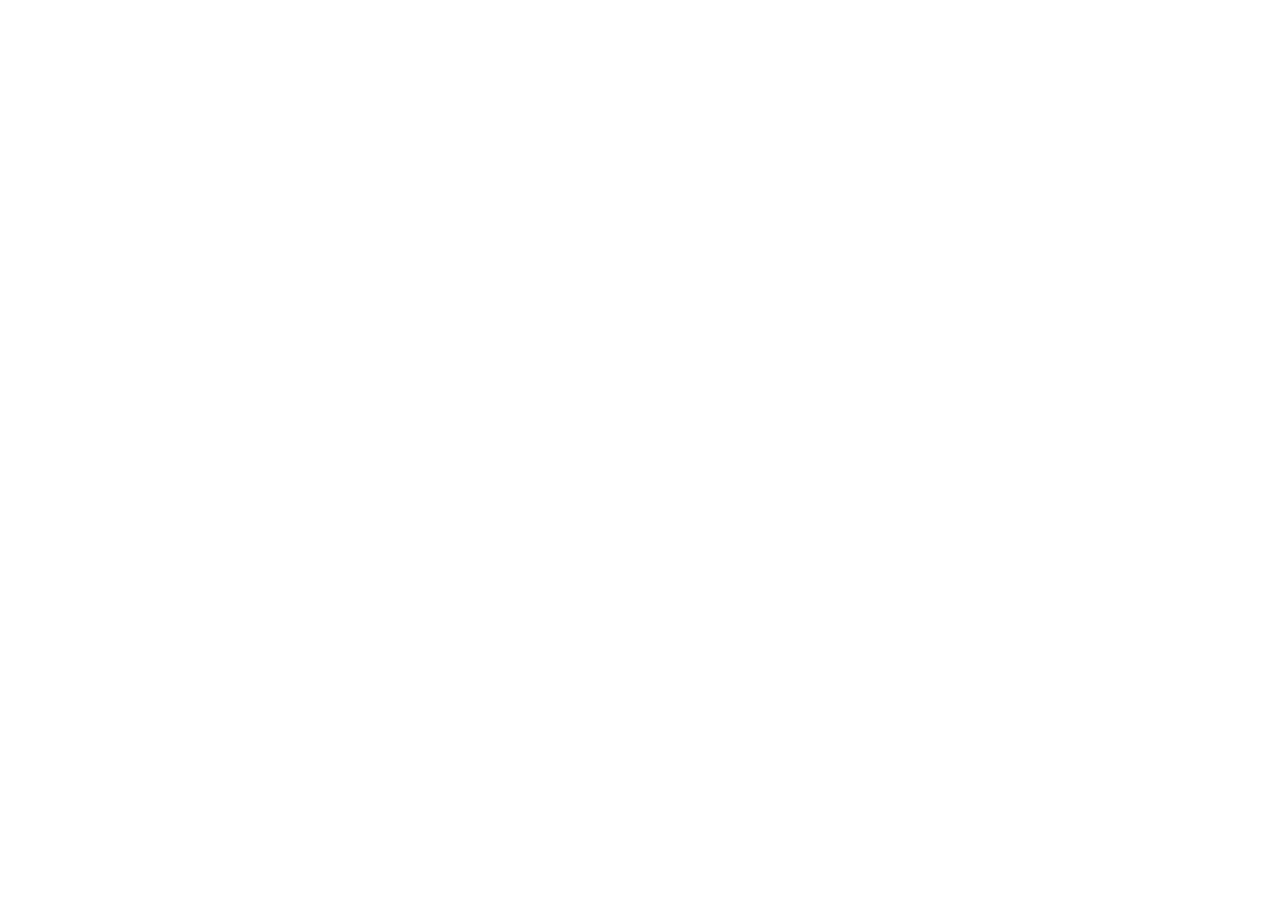
==== commit 6585852d: "Saurora has moved to sauroragame.com" ====
--- a/index.html
+++ b/index.html
@@ -1,100 +1,5 @@
 <!doctype html>
-<html lang="en">
-<head>
-<meta charset="utf-8">
-<meta name="viewport" content="width=device-width, initial-scale=1">
-<meta name="color-scheme" content="dark">
-<meta http-equiv="Content-Security-Policy" content="default-src 'none'; script-src 'self'; style-src 'self'; img-src 'self'; media-src 'self'; font-src 'self'; base-uri 'none'; form-action 'none'">
-<meta name="referrer" content="strict-origin-when-cross-origin">
-<meta name="theme-color" content="#0f0c09">
-<title>Saurora: Dinosaur Survival</title>
-<meta name="description" content="A hardcore online dinosaur survival game. Start small, learn the island and grow. The Android closed beta is free.">
-<link rel="canonical" href="https://sauroragame.com/">
-<link rel="alternate" hreflang="en" href="https://sauroragame.com/">
-<link rel="alternate" hreflang="pt-BR" href="https://sauroragame.com/pt/">
-<link rel="alternate" hreflang="es" href="https://sauroragame.com/es/">
-<link rel="alternate" hreflang="x-default" href="https://sauroragame.com/">
-<meta property="og:site_name" content="Saurora">
-<meta property="og:title" content="Saurora: Dinosaur Survival">
-<meta property="og:description" content="A hardcore online dinosaur survival game. Start small, learn the island and grow. The Android closed beta is free.">
-<meta property="og:image" content="https://sauroragame.com/img/og.jpg">
-<meta property="og:image:width" content="1200">
-<meta property="og:image:height" content="630">
-<meta property="og:url" content="https://sauroragame.com/">
-<meta property="og:type" content="website">
-<meta name="twitter:card" content="summary_large_image">
-<link rel="icon" href="img/saurora_icon.svg" type="image/svg+xml">
-<link rel="apple-touch-icon" href="img/icon_512.png">
-<link rel="preload" href="fonts/BebasNeue-Regular.ttf" as="font" type="font/ttf" crossorigin>
-<link rel="stylesheet" href="site.css">
-<script src="lang.js"></script>
-</head>
-<body>
-<header class="top"><a class="home" href="" aria-label="Saurora"><img src="img/saurora_mark_light.svg" width="48" height="48" alt=""></a><nav class="langs" aria-label="Language"><a href="?lang=en" hreflang="en" lang="en" aria-current="true">EN</a><a href="pt/" hreflang="pt-BR" lang="pt-BR">PT</a><a href="es/" hreflang="es" lang="es">ES</a></nav><a class="btn go small" href="beta.html">Join the beta</a></header>
-<section class="hero">
-<video muted loop playsinline preload="none" poster="img/hero.jpg" data-src="video/hero.mp4" aria-hidden="true"></video>
-<div class="say">
-<img class="logo" src="img/saurora_lockup_light.svg" width="1556" height="320" alt="Saurora">
-<h1>Survive. Grow. Hunt.</h1>
-<p>A hardcore online dinosaur survival game. Other players can become your allies, your rivals or your next meal.</p>
-<div class="acts"><a class="btn go" href="beta.html">Join the beta</a><a class="btn ghost" href="#trailer">Watch the trailer</a></div>
-<p class="note">Free closed beta on Android</p>
-</div>
-</section>
-<main>
-<section class="wrap block trailer" id="trailer">
-<h2>See it move</h2>
-<video controls playsinline preload="none" poster="img/trailer_poster.jpg" width="1600" height="900" src="video/trailer.mp4"></video>
-</section>
-<section class="story"><figure><img src="img/story_small.jpg" srcset="img/story_small-800.jpg 800w, img/story_small.jpg 1400w" sizes="(max-width:820px) 100vw, 60vw" width="1400" height="788" alt="A T. rex faces a smaller hunter in tall grass" loading="lazy" decoding="async"></figure><div class="words"><h2>Every life begins small</h2><p>You start small and hungry on an island full of things that would like to eat you. Find food and water, learn the land, and grow into an animal the others have to respect.</p></div></section>
-<section class="story flip"><figure><img src="img/story_fight.jpg" srcset="img/story_fight-800.jpg 800w, img/story_fight.jpg 1400w" sizes="(max-width:820px) 100vw, 60vw" width="1400" height="788" alt="A T. rex and a Triceratops locked in a bloody fight" loading="lazy" decoding="async"></figure><div class="words"><h2>Choose your fights</h2><p>A good ambush can matter as much as size, and one bad fight can end a life you worked hard to grow. When you die, that life is gone and you start again from the beginning.</p></div></section>
-<section class="story"><figure><img src="img/story_island.jpg" srcset="img/story_island-800.jpg 800w, img/story_island.jpg 1400w" sizes="(max-width:820px) 100vw, 60vw" width="1400" height="788" alt="Waterfalls over red cliffs above a green valley" loading="lazy" decoding="async"></figure><div class="words"><h2>An island worth getting lost on</h2><p>Four kilometres by four of forest, river, marsh and open coast. The weather and the light keep changing, and there&#x27;s always a safer place to rest, if you can reach it.</p></div></section>
-<section class="story flip"><figure><img src="img/story_humans.jpg" srcset="img/story_humans-800.jpg 800w, img/story_humans.jpg 1400w" sizes="(max-width:820px) 100vw, 60vw" width="1400" height="788" alt="A soldier, a truck and a helicopter on the deck of a carrier at night" loading="lazy" decoding="async"></figure><div class="words"><h2>Not everyone out there is a dinosaur</h2><p>In Humans vs Dinos, people land from a carrier with guns, trucks and helicopters, and they have a job to finish before they get out. Pick a side.</p></div></section>
-<section class="wrap block dinos" id="dinosaurs">
-<header><h2>Choose your animal</h2><p>Seven animals, each with its own way of staying alive.</p></header>
-<div class="picker"><div class="names" role="tablist" aria-label="Choose your animal"><button type="button" role="tab" id="tab-trex" aria-controls="dino-trex" aria-selected="false">T. rex</button><button type="button" role="tab" id="tab-raptor" aria-controls="dino-raptor" aria-selected="false">Deinonychus</button><button type="button" role="tab" id="tab-dryo" aria-controls="dino-dryo" aria-selected="false">Dryosaurus</button><button type="button" role="tab" id="tab-trike" aria-controls="dino-trike" aria-selected="false">Triceratops</button><button type="button" role="tab" id="tab-ptera" aria-controls="dino-ptera" aria-selected="false">Pteranodon</button><button type="button" role="tab" id="tab-kapro" aria-controls="dino-kapro" aria-selected="false">Kaprosuchus</button><button type="button" role="tab" id="tab-pachy" aria-controls="dino-pachy" aria-selected="false">Pachycephalosaurus</button></div>
-<div class="stage">
-<div role="tabpanel" id="dino-trex" aria-labelledby="tab-trex"><img src="img/dino_trex.jpg" srcset="img/dino_trex-800.jpg 800w, img/dino_trex.jpg 1100w" sizes="(max-width:820px) 100vw, 860px" width="1100" height="688" alt="T. rex" loading="lazy" decoding="async"><h3>T. rex</h3><p>The biggest hunter on land, and it still has to pick its fights.</p></div>
-<div role="tabpanel" id="dino-raptor" aria-labelledby="tab-raptor"><img src="img/dino_raptor.jpg" srcset="img/dino_raptor-800.jpg 800w, img/dino_raptor.jpg 1100w" sizes="(max-width:820px) 100vw, 860px" width="1100" height="688" alt="Deinonychus" loading="lazy" decoding="async"><h3>Deinonychus</h3><p>Alone it&#x27;s a meal. In a pack it&#x27;s everyone&#x27;s problem.</p></div>
-<div role="tabpanel" id="dino-dryo" aria-labelledby="tab-dryo"><img src="img/dino_dryo.jpg" srcset="img/dino_dryo-800.jpg 800w, img/dino_dryo.jpg 1100w" sizes="(max-width:820px) 100vw, 860px" width="1100" height="688" alt="Dryosaurus" loading="lazy" decoding="async"><h3>Dryosaurus</h3><p>A small plant-eater with long legs. Running is the plan, and usually the only one.</p></div>
-<div role="tabpanel" id="dino-trike" aria-labelledby="tab-trike"><img src="img/dino_trike.jpg" srcset="img/dino_trike-800.jpg 800w, img/dino_trike.jpg 1100w" sizes="(max-width:820px) 100vw, 860px" width="1100" height="688" alt="Triceratops" loading="lazy" decoding="async"><h3>Triceratops</h3><p>Horns, a frill and a bad temper. Few hunters want to start this fight.</p></div>
-<div role="tabpanel" id="dino-ptera" aria-labelledby="tab-ptera"><img src="img/dino_ptera.jpg" srcset="img/dino_ptera-800.jpg 800w, img/dino_ptera.jpg 1100w" sizes="(max-width:820px) 100vw, 860px" width="1100" height="688" alt="Pteranodon" loading="lazy" decoding="async"><h3>Pteranodon</h3><p>The whole island from above. Nothing on the ground can reach you until you land.</p></div>
-<div role="tabpanel" id="dino-kapro" aria-labelledby="tab-kapro"><img src="img/dino_kapro.jpg" srcset="img/dino_kapro-800.jpg 800w, img/dino_kapro.jpg 1100w" sizes="(max-width:820px) 100vw, 860px" width="1100" height="688" alt="Kaprosuchus" loading="lazy" decoding="async"><h3>Kaprosuchus</h3><p>It waits at the water&#x27;s edge, then comes out fast.</p></div>
-<div role="tabpanel" id="dino-pachy" aria-labelledby="tab-pachy"><img src="img/dino_pachy.jpg" srcset="img/dino_pachy-800.jpg 800w, img/dino_pachy.jpg 1100w" sizes="(max-width:820px) 100vw, 860px" width="1100" height="688" alt="Pachycephalosaurus" loading="lazy" decoding="async"><h3>Pachycephalosaurus</h3><p>A skull like a battering ram, and a habit of settling things head-on.</p></div>
-</div></div>
-</section>
-<section class="wrap block shots" id="island">
-<h2>See the island</h2>
-<div class="grid">
-<a class="big" href="img/shot_sunset.jpg"><img src="img/shot_sunset.jpg" srcset="img/shot_sunset-800.jpg 800w, img/shot_sunset.jpg 1306w" sizes="(max-width:820px) 50vw, 33vw" width="1306" height="735" alt="Sunset over the sea and rock stacks" loading="lazy" decoding="async"></a>
-<a class="big" href="img/shot_lake.jpg"><img src="img/shot_lake.jpg" srcset="img/shot_lake-800.jpg 800w, img/shot_lake.jpg 1600w" sizes="(max-width:820px) 50vw, 33vw" width="1600" height="841" alt="A Triceratops crossing a lake at sunrise" loading="lazy" decoding="async"></a>
-<a href="img/shot_ptera.jpg"><img src="img/shot_ptera.jpg" srcset="img/shot_ptera-800.jpg 800w, img/shot_ptera.jpg 1600w" sizes="(max-width:820px) 50vw, 33vw" width="1600" height="900" alt="A Pteranodon skimming a river" loading="lazy" decoding="async"></a>
-<a href="img/shot_arch.jpg"><img src="img/shot_arch.jpg" srcset="img/shot_arch-800.jpg 800w, img/shot_arch.jpg 1600w" sizes="(max-width:820px) 50vw, 33vw" width="1600" height="900" alt="A rock arch over a still pool at sunset" loading="lazy" decoding="async"></a>
-<a href="img/shot_coast.jpg"><img src="img/shot_coast.jpg" srcset="img/shot_coast-800.jpg 800w, img/shot_coast.jpg 1600w" sizes="(max-width:820px) 50vw, 33vw" width="1600" height="900" alt="A long beach and turquoise water from the air" loading="lazy" decoding="async"></a>
-</div>
-<p class="note">Pictures and trailer from the game on PC. Phones look simpler.</p>
-</section>
-<section class="beta" id="beta">
-<img src="img/lineup.jpg" width="1920" height="1080" alt="" loading="lazy" decoding="async">
-<div class="wrap">
-<h2>Play before launch</h2>
-<p>The Android closed beta is free. The first 100 testers who finish 14 days in a row and claim it get the Founders Edition free at launch: 10 skins, worth US$39.99, only sold for a limited time.</p>
-<div class="acts"><a class="btn go" href="beta.html">Join the beta</a></div>
-<small>Android 8.0 or newer, 64-bit. Coming to PC on Steam later. <a href="founders-edition.html">Full rules</a></small>
-</div>
-</section>
-</main>
-<footer class="end"><div class="wrap">
-<div class="row"><img class="mark" src="img/saurora_mark_light.svg" width="40" height="40" alt="">
-<a href="https://www.instagram.com/sauroragame/" rel="noopener">Instagram</a>
-<a href="privacy.html">Privacy</a>
-<a href="delete-account.html">Delete your account</a>
-<a href="rules.html">Community rules</a>
-<a href="founders-edition.html">Founders Edition</a>
-<a href="mailto:oi@meurobo.app">Contact</a></div>
-<p>Ages 16+. Combat, blood and online chat. Saurora by MeuRobo.</p>
-</div></footer>
-<dialog class="view" aria-label="See the island"><img src="" alt=""></dialog>
-<script src="site.js" defer></script>
-</body>
-</html>
+<html lang="en"><head><meta charset="utf-8"><title>Saurora</title>
+<link rel="canonical" href="https://sauroragame.com/"><meta name="robots" content="noindex">
+<meta http-equiv="refresh" content="0; url=https://sauroragame.com/"></head>
+<body><a href="https://sauroragame.com/">Saurora has moved: sauroragame.com/</a></body></html>
